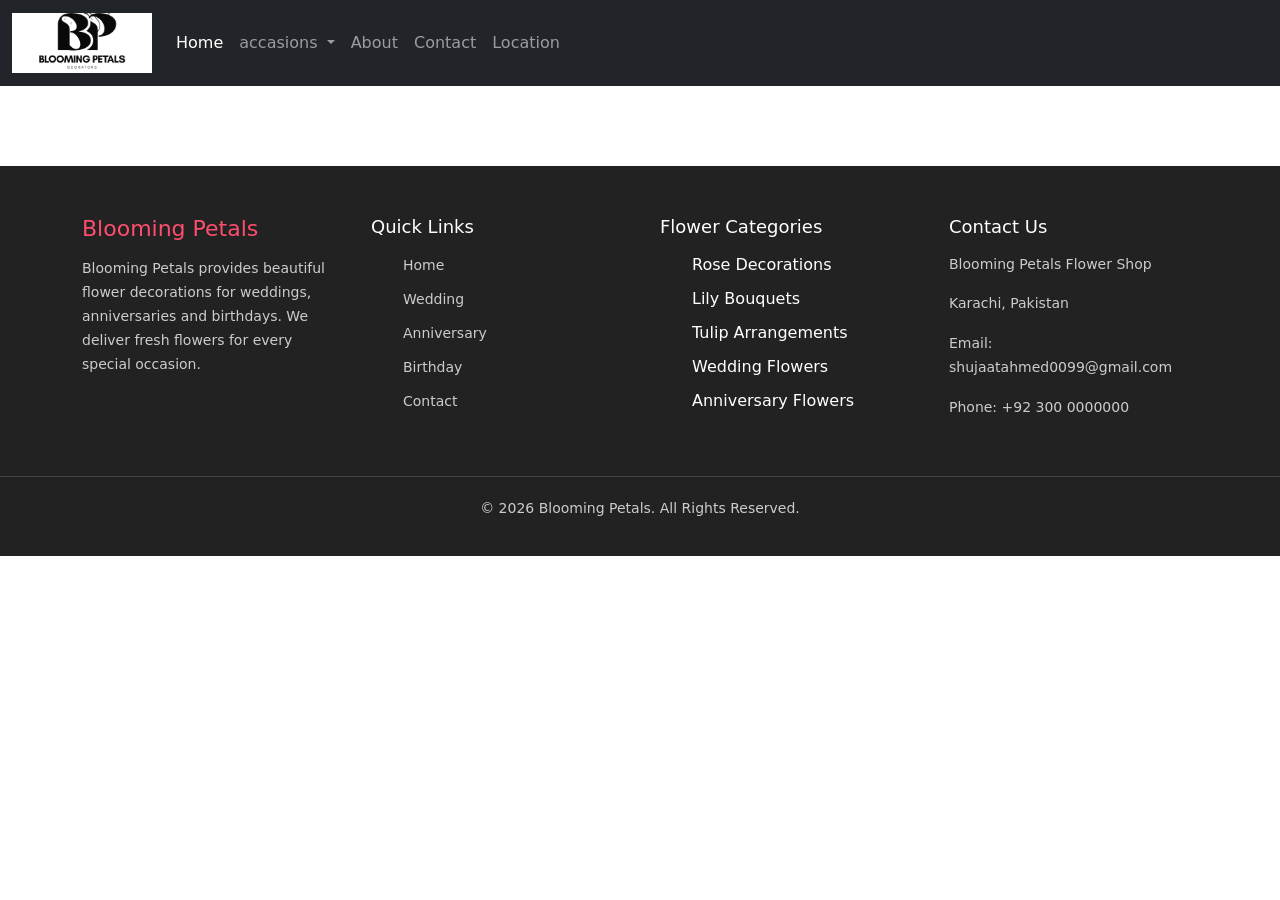
==== pages/About.html @ 208e9fdc "home page desing" ====
<!DOCTYPE html>
<html lang="en">

<head>
  <meta charset="UTF-8">
  <meta name="viewport" content="width=device-width, initial-scale=1.0">
  <title>blooming-petals</title>
  <link rel="stylesheet" href="../css/style.css">
  <link href="https://cdn.jsdelivr.net/npm/bootstrap@5.3.8/dist/css/bootstrap.min.css" rel="stylesheet"
    integrity="sha384-sRIl4kxILFvY47J16cr9ZwB07vP4J8+LH7qKQnuqkuIAvNWLzeN8tE5YBujZqJLB" crossorigin="anonymous">
</head>

<body>
  <nav class="navbar navbar-expand-lg navbar-dark bg-dark"
    style="display: flex ; justify-content: center; align-items: center;">
    <div class="container-fluid">
      <a class="navbar-brand" href="#">
        <img src="../images/logo.webp.jpeg" alt="Logo" width="140" height="60" style="object-fit: cover;">
      </a>
      <button class="navbar-toggler" type="button" data-bs-toggle="collapse" data-bs-target="#navbarSupportedContent"
        aria-controls="navbarSupportedContent" aria-expanded="false" aria-label="Toggle navigation">
        <span class="navbar-toggler-icon"></span>
      </button>
      <div class="collapse navbar-collapse" id="navbarSupportedContent">
        <ul class="navbar-nav me-auto mb-5 mb-lg-0">
          <li class="nav-item">
            <a class="nav-link active" aria-current="page" href="../index.html">Home</a>
          </li>
          <li class="nav-item dropdown">
            <a class="nav-link dropdown-toggle" href="#" role="button" data-bs-toggle="dropdown" aria-expanded="false">
              accasions
            </a>
            <ul class="dropdown-menu">
              <li><a class="dropdown-item" href="/pages/birthday.html">Birthday</a></li>
              <li><a class="dropdown-item" href="/pages/Anniversary.html">Aneversery</a></li>
              <li>
                <hr class="dropdown-divider">
              </li>
              <li><a class="dropdown-item" href="/pages/Weadding.html">weadding</a></li>
            </ul>
          </li>
          <li class="nav-item">
            <a class="nav-link" href="/pages/About.html">About</a>
          </li>

          <li class="nav-item">
            <a class="nav-link" href="/pages/contact.html">Contact</a>
          </li>
          <li class="nav-item">
            <a class="nav-link" href="/pages/location.html">Location</a>
          </li>
        </ul>
      </div>
    </div>
  </nav>
  <footer class="footer">

    <div class="container footer-grid">

      <div class="footer-about">

        <h3>Blooming Petals</h3>

        <p>
          Blooming Petals provides beautiful flower decorations for weddings,
          anniversaries and birthdays. We deliver fresh flowers for every special
          occasion.
        </p>

      </div>


      <div class="footer-links">

        <h4>Quick Links</h4>

        <ul>

          <li><a href="../index.html">Home</a></li>
          <li><a href="/pages/Weadding.html">Wedding</a></li>
          <li><a href="/pages/Anniversary.html">Anniversary</a></li>
          <li><a href="/pages/birthday.html">Birthday</a></li>
          <li><a href="/pages/contact.html">Contact</a></li>

        </ul>

      </div>


      <div class="footer-flowers">

        <h4>Flower Categories</h4>

        <ul>

          <li>Rose Decorations</li>
          <li>Lily Bouquets</li>
          <li>Tulip Arrangements</li>
          <li>Wedding Flowers</li>
          <li>Anniversary Flowers</li>

        </ul>

      </div>


      <div class="footer-contact">

        <h4>Contact Us</h4>

        <p>Blooming Petals Flower Shop</p>

        <p>Karachi, Pakistan</p>

        <p>Email: shujaatahmed0099@gmail.com</p>

        <p>Phone: +92 300 0000000</p>

      </div>

    </div>


    <div class="footer-bottom">

      <p>© 2026 Blooming Petals. All Rights Reserved.</p>

    </div>

  </footer>



  <script src="https://cdn.jsdelivr.net/npm/bootstrap@5.3.8/dist/js/bootstrap.bundle.min.js" integrity="sha384-FKyoEForCGlyvwx9Hj09JcYn3nv7wiPVlz7YYwJrWVcXK/BmnVDxM+D2scQbITxI" crossorigin="anonymous"></script>
</body>

</html>
---- css/style.css ----
:root {

    --primary-color: #ff4d6d;
    --secondary-color: #e63956;
    --section-light: #e7e4e4;
    --section-gray: #d3d7dc;
    --section-pinnk: #cccacb;

    --dark-color: #222;
    --text-color: #333;
    --light-text: #666;

    --background-color: #f9f9f9;
    --white: #ffffff;

    --shadowcard: 0 5px 15px rgb(34, 17, 60);

    --container-width: 1100px;

    --shadow: 0 5px 15px rgb(37, 37, 168);

    --transition: 0.3s;

}

* {
    margin: 0;
    padding: 0;
    box-sizing: border-box;
}


body {
    font-family: Arial, Helvetica, sans-serif;
    line-height: 1.6;
    background: var(--background-color);
    color: var(--text-color);
}

.header {
    background: var(--white);
    border-bottom: 1px solid #eee;
    padding: 20px 0;
}

.carousal-banner {
    max-width: 1200px;
    margin: 30px auto;
    padding: 0 10px;
}

.carousal-banner img {
    width: 100%;
    height: 550px;
    object-fit: cover;
    border-radius: 50px;
}

.hero-text {
    background-color: lightgrey;
    height: 400px;
    display: flex;
    align-items: center;
    color: var(--dark-color);

}

.hero-text h2 {
    font-size: 40px;
    margin-bottom: 10px;
    font-weight: bolder;
    text-shadow: var(--shadow);
}

.hero-text p {
    font-size: 18px;
    margin-bottom: 27px;
    max-width: 500px;
    margin-left: 10px;
    line-height: 50px;
}

.btno {
    display: inline-block;
    padding: 12px 25px;
    background: var(--primary-color);
    color: var(--white);
    text-decoration: none;
    border-radius: 5px;
    transition: var(--transition);
}

.btno:hover {
    background: var(--secondary-color);
}

.section-title {
    text-align: center;
    font-size: 42px;
    font-weight: bolder;
    margin-bottom: 40px;
    text-shadow: var(--shadow);
    color: var(--text-color);
}

.occasions {
    padding: 70px 0;
    background: var(--section-light);
    /* background-color: #333; */
}

.flowers {
    padding: 70px 0;
    background: var(--section-gray);
}

.cards {
    display: grid;
    grid-template-columns: repeat(3, 1fr);
    gap: 20px;
}

.card {
    background: var(--white);
    border-radius: 8px;
    overflow: hidden;
    box-shadow: var(--shadowcard);
    width: 100%;
    transition: var(--transition);
}

.card:hover {
    transform: translateY(-10px);
    box-shadow:0 10px 20px rgba(0,0,0,0.2);
}

.card img {
    width: 100%;
    height: 220px;
    object-fit: cover;
    transition: 0.4s;
}

.card:hover img {
    transform:scale(1.1);

}

.card h3 {
    font-size: 22px;
    margin: 15px;
}

.card p {
    font-size: 14px;
    margin: 0 15px 15px;
    color: var(--light-text);
}

.card a {
    display: block;
    margin: 15px;
    color: var(--primary-color);
    text-decoration: none;
    font-weight: bold;
}

.about {
    margin-top: 25px;
    padding: 80px 0;
    background: var(--section-pinnk);
    text-align: center;
}

.about h2 {
    font-size: 37px;
    margin-bottom: 20px;
    text-shadow: var(--shadow);
}

.about p {
    max-width: 700px;
    margin: auto;
    font-size: 16px;
    color: var(--light-text);
    font-weight: bold;
}

.footer {
    background: var(--dark-color);
    color: var(--white);
    margin-top: 80px;
    padding-top: 50px;
}

.footer-grid {
    display: grid;
    grid-template-columns: repeat(4, 1fr);
    gap: 40px;
}

.footer h3 {
    font-size: 22px;
    margin-bottom: 15px;
    color: var(--primary-color);
}

.footer h4 {
    font-size: 18px;
    margin-bottom: 15px;
}

.footer p {
    font-size: 14px;
    color: #ccc;
    line-height: 1.7;
}

.footer ul {
    list-style: none;
}

.footer ul li {
    margin-bottom: 10px;
}

.footer ul li a {
    text-decoration: none;
    color: #ccc;
    font-size: 14px;
    transition: var(--transition);
}

.footer ul li a:hover {
    color: var(--primary-color);
}

.footer-bottom {
    border-top: 1px solid #444;
    margin-top: 40px;
    padding: 20px 0;
    text-align: center;
    font-size: 14px;
    color: #aaa;
}

/* weadding css start */
/* =======================
PAGE BANNER
======================= */

.page-banner{
background:#fff0f3;
padding:70px 0;
text-align:center;
}

.page-banner h2{
font-size:36px;
margin-bottom:10px;
}

.page-banner p{
max-width:600px;
margin:auto;
color:#666;
}


/* =======================
PRODUCT SECTION
======================= */

.products{
padding:80px 0;
background:#f8f9fa;
}


/* =======================
GRID CARDS
======================= */

.cards{
display:grid;
grid-template-columns:repeat(3,1fr);
gap:25px;
}
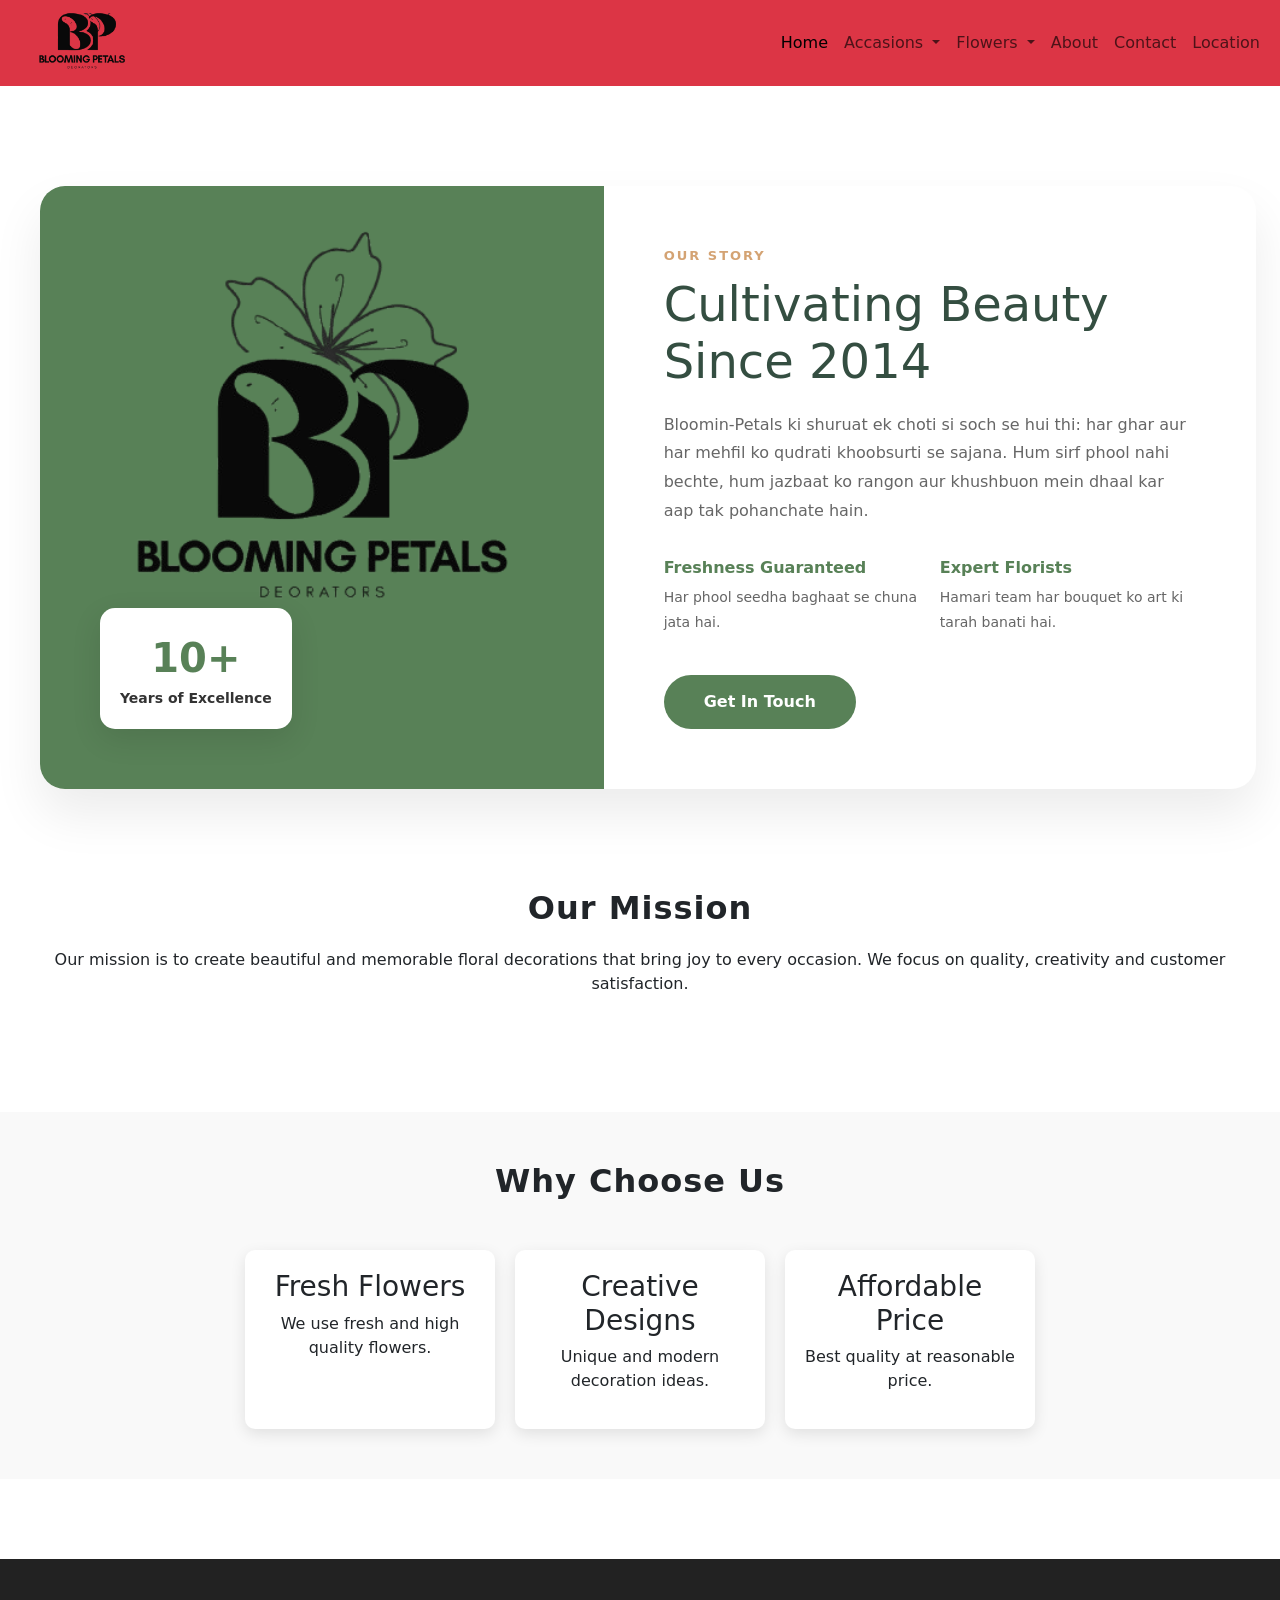
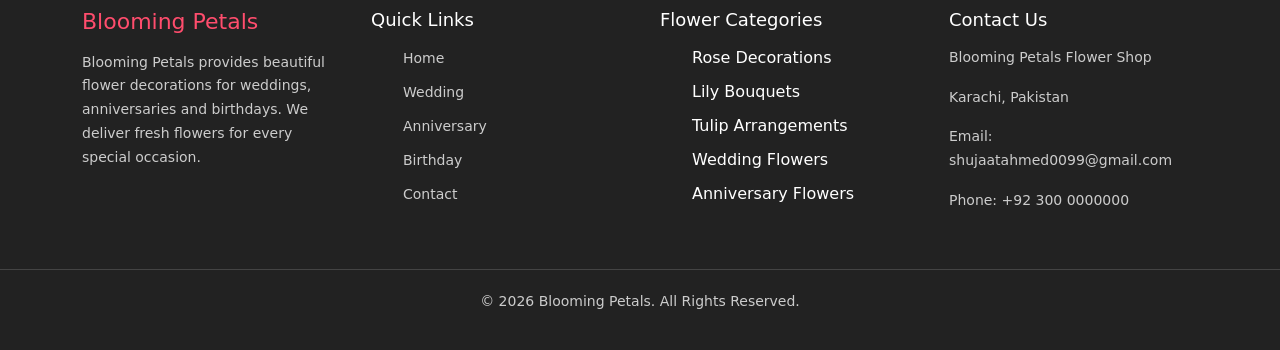
==== commit 418f3540: "completed home, about, contact and category pages" ====
--- a/pages/About.html
+++ b/pages/About.html
@@ -11,7 +11,7 @@
 </head>
 
 <body>
-  <nav class="navbar navbar-expand-lg navbar-dark bg-dark"
+  <nav class="navbar navbar-expand-lg navbark-dark bg-danger"
     style="display: flex ; justify-content: center; align-items: center;">
     <div class="container-fluid">
       <a class="navbar-brand" href="#">
@@ -22,13 +22,13 @@
         <span class="navbar-toggler-icon"></span>
       </button>
       <div class="collapse navbar-collapse" id="navbarSupportedContent">
-        <ul class="navbar-nav me-auto mb-5 mb-lg-0">
+        <ul class="navbar-nav ms-auto mb-5 mb-lg-0">
           <li class="nav-item">
             <a class="nav-link active" aria-current="page" href="../index.html">Home</a>
           </li>
           <li class="nav-item dropdown">
             <a class="nav-link dropdown-toggle" href="#" role="button" data-bs-toggle="dropdown" aria-expanded="false">
-              accasions
+              Accasions
             </a>
             <ul class="dropdown-menu">
               <li><a class="dropdown-item" href="/pages/birthday.html">Birthday</a></li>
@@ -39,6 +39,21 @@
               <li><a class="dropdown-item" href="/pages/Weadding.html">weadding</a></li>
             </ul>
           </li>
+
+          <li class="nav-item dropdown">
+            <a class="nav-link dropdown-toggle" href="#" role="button" data-bs-toggle="dropdown" aria-expanded="false">
+              Flowers
+            </a>
+            <ul class="dropdown-menu">
+              <li><a class="dropdown-item" href="/pages/rose.html">Rose</a></li>
+              <li><a class="dropdown-item" href="/pages/lily.html">Lily</a></li>
+              <li>
+                <hr class="dropdown-divider">
+              </li>
+              <li><a class="dropdown-item" href="pages/tulip.html">Tulip</a></li>
+            </ul>
+          </li>
+
           <li class="nav-item">
             <a class="nav-link" href="/pages/About.html">About</a>
           </li>
@@ -53,6 +68,72 @@
       </div>
     </div>
   </nav>
+
+  <div class="about-container">
+    <div class="image-side">
+      <div class="experience-badge">
+        <span>10+</span>
+        <p>Years of Excellence</p>
+      </div>
+    </div>
+
+    <div class="content-side">
+      <span class="subtitle">Our Story</span>
+      <h1>Cultivating Beauty <br> Since 2014</h1>
+      <p>
+        Bloomin-Petals ki shuruat ek choti si soch se hui thi: har ghar aur har mehfil ko qudrati khoobsurti se sajana.
+        Hum sirf phool nahi bechte, hum jazbaat ko rangon aur khushbuon mein dhaal kar aap tak pohanchate hain.
+      </p>
+
+      <div class="features">
+        <div class="feature-item">
+          <strong>Freshness Guaranteed</strong>
+          <p>Har phool seedha baghaat se chuna jata hai.</p>
+        </div>
+        <div class="feature-item">
+          <strong>Expert Florists</strong>
+          <p>Hamari team har bouquet ko art ki tarah banati hai.</p>
+        </div>
+      </div>
+
+      <a href="contact.html" class="cta-btn">Get In Touch</a>
+    </div>
+  </div>
+  
+  <section class="mission">
+    <h2>Our Mission</h2>
+    <p>
+      Our mission is to create beautiful and memorable floral decorations
+      that bring joy to every occasion. We focus on quality, creativity and customer satisfaction.
+    </p>
+  </section>
+
+  <section class="why">
+
+    <h2>Why Choose Us</h2>
+
+    <div class="why-boxes">
+
+      <div class="box">
+        <h3>Fresh Flowers</h3>
+        <p>We use fresh and high quality flowers.</p>
+      </div>
+
+      <div class="box">
+        <h3>Creative Designs</h3>
+        <p>Unique and modern decoration ideas.</p>
+      </div>
+
+      <div class="box">
+        <h3>Affordable Price</h3>
+        <p>Best quality at reasonable price.</p>
+      </div>
+
+    </div>
+
+  </section>
+
+
   <footer class="footer">
 
     <div class="container footer-grid">
@@ -131,7 +212,9 @@
 
 
 
-  <script src="https://cdn.jsdelivr.net/npm/bootstrap@5.3.8/dist/js/bootstrap.bundle.min.js" integrity="sha384-FKyoEForCGlyvwx9Hj09JcYn3nv7wiPVlz7YYwJrWVcXK/BmnVDxM+D2scQbITxI" crossorigin="anonymous"></script>
+  <script src="https://cdn.jsdelivr.net/npm/bootstrap@5.3.8/dist/js/bootstrap.bundle.min.js"
+    integrity="sha384-FKyoEForCGlyvwx9Hj09JcYn3nv7wiPVlz7YYwJrWVcXK/BmnVDxM+D2scQbITxI"
+    crossorigin="anonymous"></script>
 </body>
 
 </html>
--- a/css/style.css
+++ b/css/style.css
@@ -2,25 +2,17 @@
 
     --primary-color: #ff4d6d;
     --secondary-color: #e63956;
-    --section-light: #e7e4e4;
-    --section-gray: #d3d7dc;
-    --section-pinnk: #cccacb;
+    --section-light: rgb(252, 197, 205);
+    --section-gray: lightgray;
+    --section-pinnk: rgb(251, 212, 218);
 
     --dark-color: #222;
     --text-color: #333;
     --light-text: #666;
-
     --background-color: #f9f9f9;
     --white: #ffffff;
-
-    --shadowcard: 0 5px 15px rgb(34, 17, 60);
-
     --container-width: 1100px;
-
-    --shadow: 0 5px 15px rgb(37, 37, 168);
-
     --transition: 0.3s;
-
 }
 
 * {
@@ -37,6 +29,7 @@
     color: var(--text-color);
 }
 
+
 .header {
     background: var(--white);
     border-bottom: 1px solid #eee;
@@ -44,24 +37,27 @@
 }
 
 .carousal-banner {
-    max-width: 1200px;
-    margin: 30px auto;
-    padding: 0 10px;
+    width: 100%;
+    height: 85vh;
+
 }
 
 .carousal-banner img {
     width: 100%;
     height: 550px;
     object-fit: cover;
-    border-radius: 50px;
+
 }
 
 .hero-text {
-    background-color: lightgrey;
+    margin-top: 75px;
+    background-color: var(--section-pinnk);
     height: 400px;
     display: flex;
     align-items: center;
+    justify-content: center;
     color: var(--dark-color);
+    text-align: center;
 
 }
 
@@ -69,113 +65,329 @@
     font-size: 40px;
     margin-bottom: 10px;
     font-weight: bolder;
-    text-shadow: var(--shadow);
 }
 
 .hero-text p {
+    text-align: justify;
     font-size: 18px;
     margin-bottom: 27px;
     max-width: 500px;
-    margin-left: 10px;
+    margin-left: 60px;
     line-height: 50px;
 }
 
 .btno {
     display: inline-block;
     padding: 12px 25px;
-    background: var(--primary-color);
+    background: red;
     color: var(--white);
     text-decoration: none;
+    font-weight: bolder;
+    cursor: pointer;
+    border-radius: 7px;
+    transition: var(--transition);
+}
+
+.btno:hover {
+    background: rgb(241, 109, 109);
+    color: black;
+}
+
+/* occasion section  */
+
+.occasion-container {
+    width: 100vw;
+    margin-top: 50px;
+    padding: 40px 20px;
+    text-align: center;
+}
+
+.occasion-grid {
+    display: flex;
+    justify-content: center;
+    align-items: center;
+    gap: 45px;
+    flex-wrap: nowrap;
+}
+
+.occasion-card {
+    background: #fff;
+    border-radius: 10px;
+    overflow: hidden;
+    box-shadow: 0 4px 15px rgba(0, 0, 0, 0.1);
+    flex: 1;
+    max-width: 390px;
+    transition: transform 0.5s ease;
+}
+
+.occasion-card:hover {
+    transform: translateY(-10px);
+    box-shadow: 0 15px 30px rgba(0, 0, 0, 0.2);
+}
+
+.occasion-card img {
+    width: 100%;
+    height: 200px;
+    object-fit: cover;
+    transition: transform 0.5s ease;
+}
+
+.occasion-card img:hover {
+    transform: scale(1.1);
+}
+
+.card-content {
+    padding: 20px;
+}
+
+.view-more-btn {
+    display: block;
+    background-color: #ff4d6d;
+    color: white;
+    width: 100%;
+    padding: 10px;
+    text-decoration: none;
     border-radius: 5px;
-    transition: var(--transition);
-}
-
-.btno:hover {
-    background: var(--secondary-color);
-}
-
-.section-title {
-    text-align: center;
-    font-size: 42px;
+    margin: auto;
+}
+
+/* flower section  */
+
+.flower-area {
+    padding: 60px 0;
+    width: 100%;
+}
+
+.flower-container {
+    max-width: 1200px;
+    margin: 0 auto;
+    text-align: center;
+}
+
+.flower-title {
+    font-size: 45px;
     font-weight: bolder;
     margin-bottom: 40px;
-    text-shadow: var(--shadow);
-    color: var(--text-color);
-}
-
-.occasions {
-    padding: 70px 0;
-    background: var(--section-light);
-    /* background-color: #333; */
-}
-
-.flowers {
-    padding: 70px 0;
-    background: var(--section-gray);
+    display: block;
+    margin-bottom: 70px;
+    width: 100%;
+}
+
+.flower-row {
+    display: flex;
+    flex-direction: row;
+    justify-content: center;
+    gap: 45px;
+    flex-wrap: nowrap;
+}
+
+.f-card {
+    background: #fff;
+    border-radius: 15px;
+    box-shadow: 0 5px 15px rgba(0, 0, 0, 0.1);
+    flex: 1;
+    max-width: 380px;
+    overflow: hidden;
+    text-align: center;
+    transition: transform 0.5s ease;
+}
+
+.f-card:hover {
+    transform: translateY(-10px);
+    box-shadow: 0 15px 30px rgba(0, 0, 0, 0.2);
+}
+
+.f-card img {
+    width: 100%;
+    height: 250px;
+    object-fit: cover;
+    transition: transform 0.5s ease;
+
+}
+
+.f-card img:hover {
+    transform: scale(1.1);
+}
+
+.f-info {
+    padding: 20px;
+}
+
+.f-btn {
+    display: block;
+    background-color: #ff4d6d;
+    color: white;
+    padding: 12px;
+    text-decoration: none;
+    border-radius: 8px;
+    margin-top: 10px;
+    font-weight: bold;
+}
+
+/* home about css */
+
+.home-about {
+    padding: 60px 10%;
+    background: #fee7e7;
+}
+
+.home-about-container {
+    display: flex;
+    align-items: center;
+    gap: 40px;
+    flex-wrap: wrap;
+}
+
+.home-about-img {
+    flex: 1;
+    margin-right: 40px;
+}
+
+.home-about-img img {
+    width: 100%;
+    border-radius: 10px;
+    object-fit: contain;
+}
+
+.home-about-text {
+    flex: 1;
+    margin-right: 50px;
+}
+
+.home-about-text h2 {
+    font-size: 28px;
+    margin-bottom: 15px;
+}
+
+.home-about-text p {
+    color: #555;
+    line-height: 1.6;
+    margin-bottom: 20px;
+}
+
+.about-btn {
+    display: inline-block;
+    padding: 10px 20px;
+    background: #e91e63;
+    color: white;
+    text-decoration: none;
+    border-radius: 5px;
+    transition: 0.3s;
+}
+
+.about-btn:hover {
+    background: #cb175f;
+}
+
+/* anniversiry wedding birthday css  */
+
+.section-title {
+    font-weight: bolder;
+    font-size: 47px;
+    text-align: center;
+    margin-bottom: 70px;
+    letter-spacing: 1px;
 }
 
 .cards {
     display: grid;
-    grid-template-columns: repeat(3, 1fr);
-    gap: 20px;
+    grid-template-columns: repeat(auto-fit, minmax(280px, 1fr));
+    gap: 25px;
+    margin-top: 30px;
 }
 
 .card {
-    background: var(--white);
-    border-radius: 8px;
+    background: #fff;
+    border-radius: 12px;
+    box-shadow: 0 8px 20px rgba(0, 0, 0, 0.15);
     overflow: hidden;
-    box-shadow: var(--shadowcard);
-    width: 100%;
-    transition: var(--transition);
+    display: flex;
+    flex-direction: column;
+    text-align: center;
+    transition: transform 0.3s ease;
 }
 
 .card:hover {
     transform: translateY(-10px);
-    box-shadow:0 10px 20px rgba(0,0,0,0.2);
+    box-shadow: 0 12px 25px rgba(0, 0, 0, 0.25);
 }
 
 .card img {
     width: 100%;
-    height: 220px;
+    height: 250px;
     object-fit: cover;
-    transition: 0.4s;
-}
-
-.card:hover img {
-    transform:scale(1.1);
-
+    border-bottom: 1px solid #eee;
+    transition: transform 0.5s ease;
+}
+
+.card img:hover {
+    transform: scale(1.1);
 }
 
 .card h3 {
-    font-size: 22px;
-    margin: 15px;
+    font-size: 20px;
+    margin: 15px 10px 10px;
+    color: #333;
+    font-weight: 600;
 }
 
 .card p {
     font-size: 14px;
-    margin: 0 15px 15px;
-    color: var(--light-text);
+    color: #555;
+    margin: 5px 10px 10px;
+    line-height: 1.4;
+}
+
+.price {
+
+    display: flex;
+    justify-content: center;
+    align-items: center;
+    text-align: center;
+    gap: 10px;
+}
+
+.price .old {
+    text-decoration: line-through;
+    color: #999;
+    font-size: 14px;
+}
+
+.price .new {
+    color: #e63946;
+    font-size: 18px;
+    font-weight: bold;
 }
 
 .card a {
     display: block;
-    margin: 15px;
-    color: var(--primary-color);
+    width: 100%;
+    margin: auto;
+    padding: 10px 20px;
+    background-color: #ff4d6d;
+    color: #fff;
+    border-radius: 6px;
     text-decoration: none;
-    font-weight: bold;
-}
+    transition: background 0.3s ease;
+    margin-bottom: 15px;
+}
+
+.card a:hover {
+    background-color: #e63950;
+}
+
+
 
 .about {
-    margin-top: 25px;
+    margin-top: 85px;
     padding: 80px 0;
-    background: var(--section-pinnk);
+    background-color: rgb(170, 201, 201);
     text-align: center;
 }
 
 .about h2 {
     font-size: 37px;
     margin-bottom: 20px;
-    text-shadow: var(--shadow);
 }
 
 .about p {
@@ -186,6 +398,356 @@
     font-weight: bold;
 }
 
+/* contact pages */
+
+.main-container {
+    display: flex;
+    width: 95vw;
+    background: var(--background-color);
+    border-radius: 20px;
+    box-shadow: 0 20px 60px rgba(0, 0, 0, 0.1);
+    overflow: hidden;
+    transition: transform 0.4s ease;
+    margin-top: 100px;
+    margin-left: 40px;
+}
+
+.main-container:hover {
+    transform: scale(1.01);
+    transform: translateY(-10px);
+}
+
+.info-side {
+    flex: 1;
+    background-color: #588157;
+    color: var(--white);
+    padding: 50px;
+    display: flex;
+    flex-direction: column;
+    justify-content: center;
+    align-items: center;
+}
+
+.info-side h1 {
+    font-size: 2.5rem;
+    margin-bottom: 20px;
+}
+
+.contact-details {
+    margin-top: 30px;
+}
+
+.detail-item {
+    margin-bottom: 15px;
+    font-size: 1.1rem;
+    opacity: 0.9;
+}
+
+.form-side {
+    flex: 1.5;
+    padding: 50px;
+    background: var(--section-gray);
+}
+
+.form-side h2 {
+    color: #344e41;
+    margin-bottom: 30px;
+}
+
+.input-box {
+    margin-bottom: 20px;
+}
+
+input,
+textarea {
+    width: 100%;
+    padding: 15px;
+    border: 1px solid #ddd;
+    border-radius: 10px;
+    font-size: 15px;
+    outline: none;
+    box-sizing: border-box;
+    transition: all 0.3s ease;
+}
+
+
+
+input:hover,
+textarea:hover {
+    border-color: #d4a373;
+}
+
+/* input:focus,
+textarea:focus {
+    border-color: #588157;
+    box-shadow: 0 0 10px rgba(88, 129, 87, 0.1);
+} */
+
+input:focus,
+textarea:focus{
+outline:none;
+border:1px solid #4CAF50;
+box-shadow:0 0 5px rgba(0,0,0,0.1);
+}
+
+.submit-btn {
+    width: 100%;
+    padding: 15px;
+    background-color: #588157;
+    color: white;
+    border: none;
+    border-radius: 10px;
+    font-size: 16px;
+    font-weight: 600;
+    cursor: pointer;
+    transition: all 0.3s ease;
+}
+
+.submit-btn:hover {
+    background-color: #344e41;
+    letter-spacing: 1px;
+    box-shadow: 0 10px 20px rgba(52, 78, 65, 0.2);
+}
+
+
+/* About page */
+
+.about-container {
+    display: flex;
+    width: 95vw;
+    margin-left: 40px;
+    margin-top: 100px;
+    background: #fff;
+    border-radius: 25px;
+    box-shadow: 0 25px 50px rgba(0, 0, 0, 0.08);
+    overflow: hidden;
+    transition: transform 0.5s ease;
+}
+
+.about-container:hover {
+    transform: translateY(-10px);
+}
+
+.image-side {
+    flex: 1;
+    background: #588157 linear-gradient(rgba(0, 0, 0, 0.2), rgba(0, 0, 0, 0.2));
+    background-image: url(/images/logo.webp.jpeg);
+    background-size: cover;
+    background-position: center;
+    padding: 60px;
+    display: flex;
+    align-items: flex-end;
+    min-height: 500px;
+}
+
+.experience-badge {
+    background: #ffffff;
+    padding: 20px;
+    border-radius: 15px;
+    text-align: center;
+    box-shadow: 0 10px 30px rgba(0, 0, 0, 0.1);
+}
+
+.experience-badge span {
+    font-size: 2.5rem;
+    font-weight: bold;
+    color: #588157;
+    display: block;
+}
+
+.experience-badge p {
+    margin: 0;
+    font-size: 14px;
+    color: #333;
+    font-weight: 600;
+}
+
+.content-side {
+    flex: 1.2;
+    padding: 60px;
+    display: flex;
+    flex-direction: column;
+    justify-content: center;
+}
+
+.subtitle {
+    color: #d4a373;
+    text-transform: uppercase;
+    font-weight: bold;
+    letter-spacing: 2px;
+    font-size: 13px;
+    margin-bottom: 10px;
+}
+
+.content-side h1 {
+    color: #344e41;
+    font-size: 3rem;
+    margin: 0 0 20px 0;
+    line-height: 1.2;
+}
+
+.content-side p {
+    color: #666;
+    line-height: 1.8;
+    font-size: 16px;
+    margin-bottom: 30px;
+}
+
+.mission {
+    text-align: center;
+    padding: 50px;
+    margin-top: 50px;
+}
+
+.mission h2 {
+    font-weight: bolder;
+    margin-bottom: 20px;
+    letter-spacing: 1px;
+}
+
+
+.why {
+    text-align: center;
+    padding: 50px;
+    background: #f9f9f9;
+    margin-top: 50px;
+}
+
+.why h2 {
+    font-weight: bolder;
+    letter-spacing: 1px;
+}
+
+.why-boxes {
+    display: flex;
+    justify-content: center;
+    gap: 20px;
+    flex-wrap: wrap;
+    margin-top: 50px;
+}
+
+.box {
+    background: white;
+    padding: 20px;
+    width: 250px;
+    border-radius: 10px;
+    box-shadow: 0 5px 15px rgba(0, 0, 0, 0.1);
+    transition: 0.3s;
+}
+
+.box:hover {
+    transform: translateY(-10px);
+}
+
+/* location page  */
+
+.location-container {
+    display: flex;
+    width: 95vw;
+    background: #fff;
+    border-radius: 20px;
+    box-shadow: 0 15px 50px rgba(0, 0, 0, 0.1);
+    overflow: hidden;
+    transition: transform 0.5s ease;
+    margin-top: 100px;
+    margin-left: 40px;
+}
+
+.location-container:hover {
+    transform: translateY(-10px);
+}
+
+/* Left Side Info */
+
+.location-info {
+    flex: 1;
+    padding: 60px;
+    background-color: #97b6d2d0;
+}
+
+.tag {
+    color: #588157;
+    text-transform: uppercase;
+    font-weight: bold;
+    font-size: 13px;
+    letter-spacing: 2px;
+}
+
+.location-info h1 {
+    color: #344e41;
+    font-size: 2.5rem;
+    margin: 10px 0 20px 0;
+}
+
+.location-info p {
+    color: #666;
+    line-height: 1.6;
+    margin-bottom: 30px;
+}
+
+.info-item {
+    margin-bottom: 25px;
+}
+
+.info-item strong {
+    color: #344e41;
+    display: block;
+    font-size: 16px;
+    margin-bottom: 5px;
+}
+
+.info-item p {
+    margin: 0;
+    font-size: 15px;
+    color: #555;
+}
+
+/* Right Side Map */
+
+.map-side {
+    flex: 1.2;
+    background: var(--section-pinnk);
+    line-height: 0;
+}
+
+/* Features Section */
+
+.features {
+    display: grid;
+    grid-template-columns: 1fr 1fr;
+    gap: 20px;
+    margin-bottom: 40px;
+}
+
+.feature-item strong {
+    color: #588157;
+    display: block;
+    margin-bottom: 5px;
+}
+
+.feature-item p {
+    font-size: 14px;
+    margin: 0;
+}
+
+.cta-btn {
+    display: inline-block;
+    width: fit-content;
+    padding: 15px 40px;
+    background-color: #588157;
+    color: white;
+    text-decoration: none;
+    border-radius: 50px;
+    font-weight: bold;
+    transition: all 0.3s ease;
+}
+
+.cta-btn:hover {
+    background-color: #344e41;
+    box-shadow: 0 10px 20px rgba(88, 129, 87, 0.3);
+    transform: scale(1.05);
+}
+
 .footer {
     background: var(--dark-color);
     color: var(--white);
@@ -244,45 +806,102 @@
     color: #aaa;
 }
 
-/* weadding css start */
-/* =======================
-PAGE BANNER
-======================= */
-
-.page-banner{
-background:#fff0f3;
-padding:70px 0;
-text-align:center;
-}
-
-.page-banner h2{
-font-size:36px;
-margin-bottom:10px;
-}
-
-.page-banner p{
-max-width:600px;
-margin:auto;
-color:#666;
-}
-
-
-/* =======================
-PRODUCT SECTION
-======================= */
-
-.products{
-padding:80px 0;
-background:#f8f9fa;
-}
-
-
-/* =======================
-GRID CARDS
-======================= */
-
-.cards{
-display:grid;
-grid-template-columns:repeat(3,1fr);
-gap:25px;
+
+.page-banner {
+    background: #c4c3c3;
+    padding: 70px 0;
+    text-align: center;
+}
+
+.page-banner h2 {
+    font-size: 36px;
+    margin-bottom: 10px;
+}
+
+.page-banner p {
+    max-width: 600px;
+    margin: auto;
+    color: #666;
+}
+
+.products {
+    margin-top: 75px;
+    padding: 80px 0;
+    background: #e4e6e8;
+}
+
+
+.cards {
+    display: grid;
+    grid-template-columns: repeat(3, 1fr);
+    gap: 25px;
+}
+
+
+
+.card:last-child {
+    grid-column: 2;
+}
+
+@media (max-width: 992px) {
+    .cards {
+        grid-template-columns: repeat(2, 1fr);
+    }
+
+    .card:last-child {
+        grid-column: auto;
+    }
+}
+
+@media (max-width: 600px) {
+    .cards {
+        grid-template-columns: 1fr;
+        gap: 20px;
+    }
+
+    .card h3 {
+        font-size: 1.2rem;
+    }
+
+    .card p {
+        font-size: 0.9rem;
+    }
+}
+
+
+@media (max-width: 1024px) {
+    .footer-grid {
+        grid-template-columns: repeat(2, 1fr);
+        gap: 30px;
+        padding: 0 40px;
+    }
+}
+
+@media (max-width: 768px) {
+    .footer-grid {
+
+        grid-template-columns: 1fr;
+        gap: 30px;
+        text-align: center;
+    }
+
+    .footer {
+        margin-top: 40px;
+        padding-top: 30px;
+    }
+
+    .footer-bottom {
+        margin-top: 30px;
+        padding: 15px;
+    }
+
+    .footer ul {
+        padding: 0;
+    }
+}
+
+@media(max-width:768px){
+.home-about-container{
+flex-direction:column;
+}
 }
